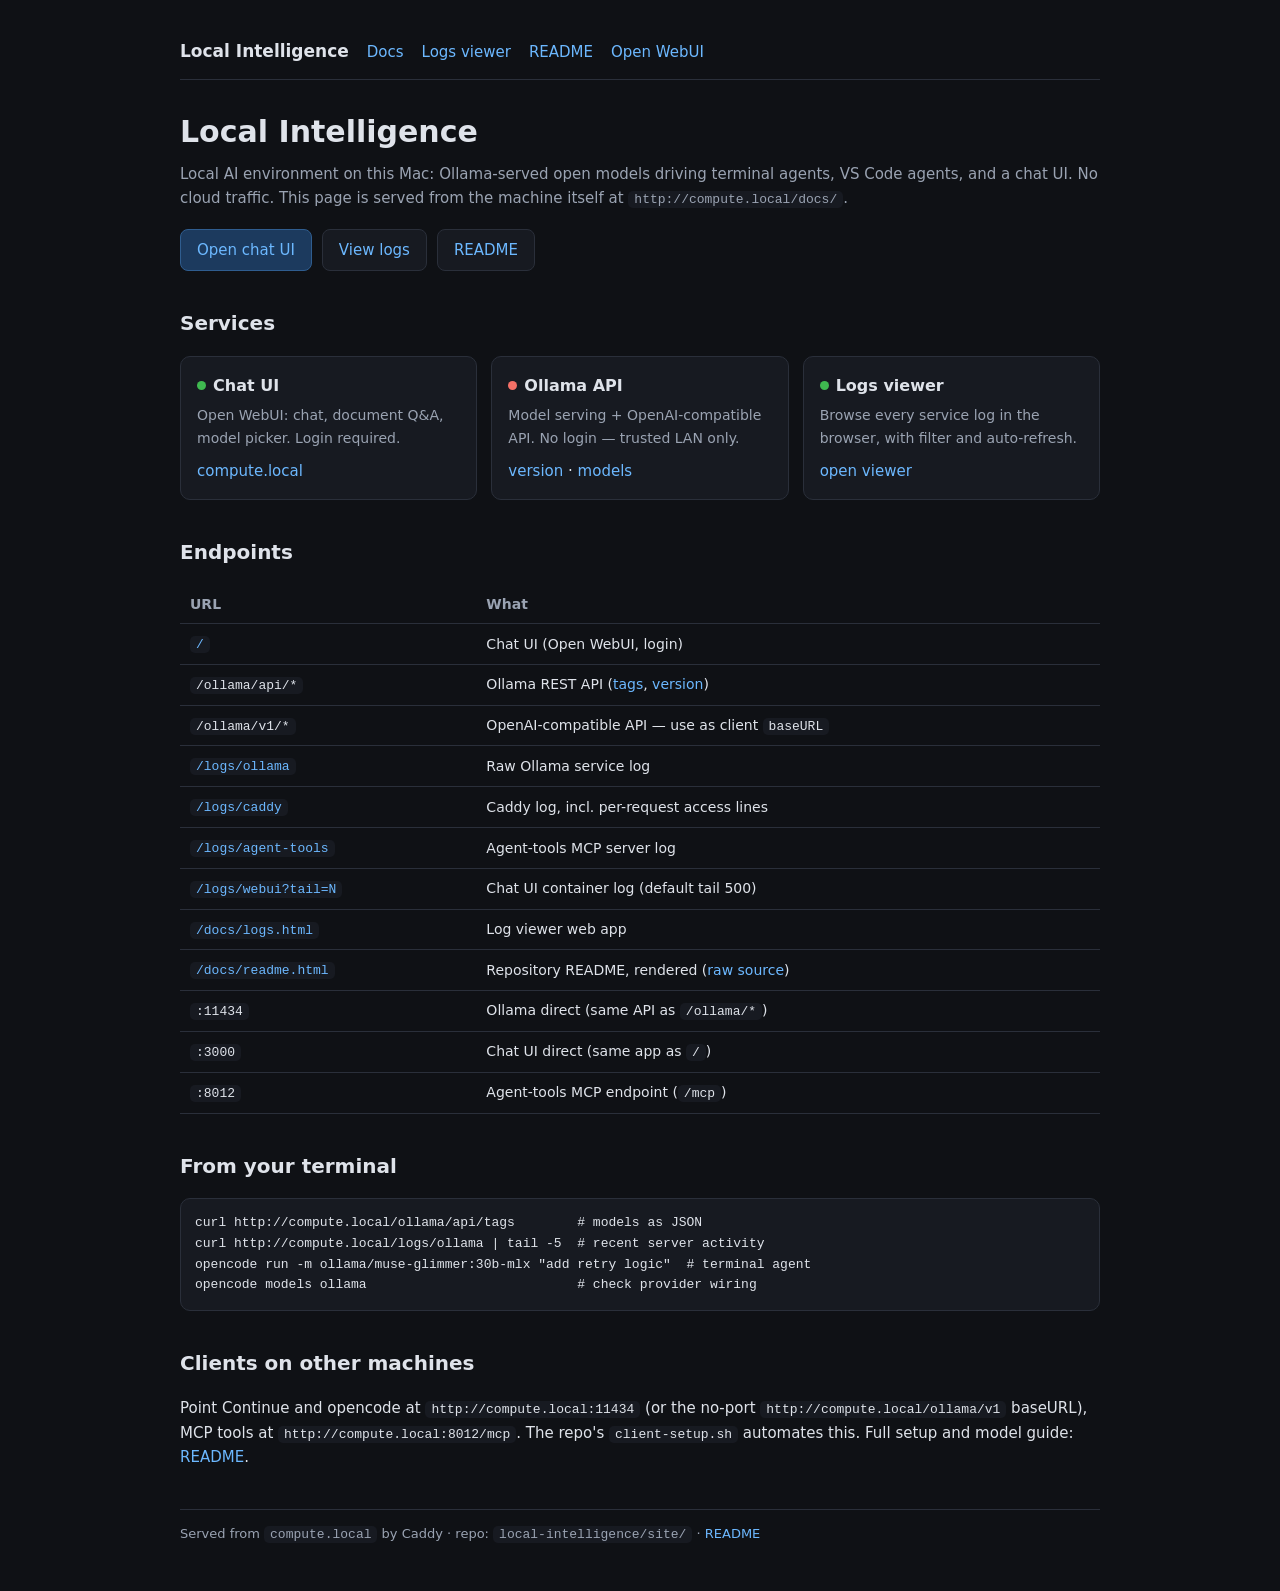
==== site/index.html @ ebccd29f "Reverse proxy to serve the the endpoints without the need for ports. Internal website serving docume" ====
<!DOCTYPE html>
<html lang="en">
<head>
<meta charset="utf-8">
<meta name="viewport" content="width=device-width, initial-scale=1">
<title>Local Intelligence</title>
<link rel="stylesheet" href="assets/style.css">
</head>
<body>
<div class="wrap">

<nav class="top">
  <span class="brand">Local Intelligence</span>
  <a href="index.html">Docs</a>
  <a href="logs.html">Logs viewer</a>
  <a href="readme.html">README</a>
  <a href="/">Open WebUI</a>
</nav>

<div class="hero">
  <h1>Local Intelligence</h1>
  <p>Local AI environment on this Mac: Ollama-served open models driving terminal
  agents, VS Code agents, and a chat UI. No cloud traffic. This page is served
  from the machine itself at <code>http://compute.local/docs/</code>.</p>
  <div class="btn-row">
    <a class="btn primary" href="/">Open chat UI</a>
    <a class="btn" href="logs.html">View logs</a>
    <a class="btn" href="readme.html">README</a>
  </div>
</div>

<h2>Services</h2>
<div class="grid">
  <div class="card" data-check="/">
    <h3><span class="dot"></span>Chat UI</h3>
    <p>Open WebUI: chat, document Q&amp;A, model picker. Login required.</p>
    <a href="/">compute.local</a>
  </div>
  <div class="card" data-check="/ollama/api/version">
    <h3><span class="dot"></span>Ollama API</h3>
    <p>Model serving + OpenAI-compatible API. No login — trusted LAN only.</p>
    <a href="/ollama/api/version">version</a> · <a href="/ollama/api/tags">models</a>
  </div>
  <div class="card" data-check="logs.html">
    <h3><span class="dot"></span>Logs viewer</h3>
    <p>Browse every service log in the browser, with filter and auto-refresh.</p>
    <a href="logs.html">open viewer</a>
  </div>
</div>

<h2>Endpoints</h2>
<table>
  <tr><th>URL</th><th>What</th></tr>
  <tr><td><a href="/"><code>/</code></a></td><td>Chat UI (Open WebUI, login)</td></tr>
  <tr><td><code>/ollama/api/*</code></td><td>Ollama REST API (<a href="/ollama/api/tags">tags</a>, <a href="/ollama/api/version">version</a>)</td></tr>
  <tr><td><code>/ollama/v1/*</code></td><td>OpenAI-compatible API — use as client <code>baseURL</code></td></tr>
  <tr><td><a href="/logs/ollama"><code>/logs/ollama</code></a></td><td>Raw Ollama service log</td></tr>
  <tr><td><a href="/logs/caddy"><code>/logs/caddy</code></a></td><td>Caddy log, incl. per-request access lines</td></tr>
  <tr><td><a href="/logs/agent-tools"><code>/logs/agent-tools</code></a></td><td>Agent-tools MCP server log</td></tr>
  <tr><td><a href="/logs/webui?tail=100"><code>/logs/webui?tail=N</code></a></td><td>Chat UI container log (default tail 500)</td></tr>
  <tr><td><a href="logs.html"><code>/docs/logs.html</code></a></td><td>Log viewer web app</td></tr>
  <tr><td><a href="readme.html"><code>/docs/readme.html</code></a></td><td>Repository README, rendered (<a href="README.md">raw source</a>)</td></tr>
  <tr><td><code>:11434</code></td><td>Ollama direct (same API as <code>/ollama/*</code>)</td></tr>
  <tr><td><code>:3000</code></td><td>Chat UI direct (same app as <code>/</code>)</td></tr>
  <tr><td><code>:8012</code></td><td>Agent-tools MCP endpoint (<code>/mcp</code>)</td></tr>
</table>

<h2>From your terminal</h2>
<pre>curl http://compute.local/ollama/api/tags        # models as JSON
curl http://compute.local/logs/ollama | tail -5  # recent server activity
opencode run -m ollama/muse-glimmer:30b-mlx "add retry logic"  # terminal agent
opencode models ollama                           # check provider wiring</pre>

<h2>Clients on other machines</h2>
<p>Point Continue and opencode at <code>http://compute.local:11434</code>
(or the no-port <code>http://compute.local/ollama/v1</code> baseURL), MCP tools at
<code>http://compute.local:8012/mcp</code>. The repo's
<code>client-setup.sh</code> automates this. Full setup and model guide:
<a href="readme.html">README</a>.</p>

<footer>
  Served from <code>compute.local</code> by Caddy · repo: <code>local-intelligence/site/</code> ·
  <a href="readme.html">README</a>
</footer>

</div>
<script>
async function check(el) {
  const url = el.getAttribute('data-check');
  const dot = el.querySelector('.dot');
  const ctrl = new AbortController();
  const t = setTimeout(() => ctrl.abort(), 6000);
  try {
    const r = await fetch(url, {signal: ctrl.signal, cache: 'no-store'});
    dot.classList.add(r.ok ? 'ok' : 'bad');
  } catch (e) {
    dot.classList.add('bad');
  } finally {
    clearTimeout(t);
  }
}
document.querySelectorAll('[data-check]').forEach(check);
</script>
</body>
</html>
---- site/assets/style.css ----
:root {
  --bg: #0f1115;
  --panel: #171a21;
  --border: #2a2f3a;
  --text: #dfe3ea;
  --muted: #9aa3b2;
  --accent: #6cb8ff;
  --green: #3fb950;
  --red: #f47067;
  --mono: ui-monospace, SFMono-Regular, Menlo, Consolas, monospace;
}
* { box-sizing: border-box; }
body {
  margin: 0;
  background: var(--bg);
  color: var(--text);
  font: 15px/1.6 -apple-system, system-ui, "Segoe UI", Helvetica, Arial, sans-serif;
}
.wrap { max-width: 960px; margin: 0 auto; padding: 24px 20px 60px; }
nav.top {
  display: flex; gap: 18px; align-items: baseline; flex-wrap: wrap;
  padding: 14px 0; border-bottom: 1px solid var(--border); margin-bottom: 28px;
}
nav.top .brand { font-weight: 700; font-size: 17px; }
a { color: var(--accent); text-decoration: none; }
a:hover { text-decoration: underline; }
.hero h1 { margin: 0 0 6px; font-size: 30px; }
.hero p { color: var(--muted); margin: 0 0 18px; }
.btn-row { display: flex; gap: 10px; flex-wrap: wrap; margin-bottom: 8px; }
.btn {
  display: inline-block; padding: 8px 16px;
  border: 1px solid var(--border); border-radius: 8px; background: var(--panel);
}
.btn.primary { background: #1c3a5e; border-color: #2f5d8f; }
h2 { margin-top: 36px; font-size: 20px; }
.grid { display: grid; grid-template-columns: repeat(auto-fit, minmax(240px, 1fr)); gap: 14px; }
.card { background: var(--panel); border: 1px solid var(--border); border-radius: 10px; padding: 16px; }
.card h3 { margin: 0 0 6px; font-size: 16px; }
.card p { margin: 0 0 10px; color: var(--muted); font-size: 14px; }
.dot {
  display: inline-block; width: 9px; height: 9px; border-radius: 50%;
  background: var(--muted); margin-right: 7px; vertical-align: 1px;
}
.dot.ok { background: var(--green); }
.dot.bad { background: var(--red); }
table { width: 100%; border-collapse: collapse; font-size: 14px; }
th, td { text-align: left; padding: 8px 10px; border-bottom: 1px solid var(--border); }
th { color: var(--muted); font-weight: 600; }
code, pre { font-family: var(--mono); font-size: 13px; }
code { background: var(--panel); padding: 1px 6px; border-radius: 5px; }
pre {
  background: var(--panel); border: 1px solid var(--border); border-radius: 10px;
  padding: 14px; overflow-x: auto;
}
footer {
  margin-top: 40px; color: var(--muted); font-size: 13px;
  border-top: 1px solid var(--border); padding-top: 14px;
}
/* logs viewer */
.tabs { display: flex; gap: 8px; flex-wrap: wrap; margin: 16px 0; }
.tab {
  padding: 7px 14px; border: 1px solid var(--border); border-radius: 8px;
  background: var(--panel); color: var(--text); cursor: pointer; font-size: 14px;
}
.tab.active { background: #1c3a5e; border-color: #2f5d8f; }
.controls { display: flex; gap: 10px; align-items: center; flex-wrap: wrap; margin-bottom: 12px; }
.controls input[type=text], .controls input[type=number] {
  background: var(--panel); border: 1px solid var(--border); color: var(--text);
  border-radius: 8px; padding: 7px 10px; font-size: 14px;
}
.controls input[type=text] { flex: 1; min-width: 160px; }
.controls input[type=number] { width: 90px; }
.controls button {
  padding: 7px 14px; border-radius: 8px; border: 1px solid var(--border);
  background: var(--panel); color: var(--text); cursor: pointer; font-size: 14px;
}
.controls label { color: var(--muted); font-size: 14px; display: flex; gap: 6px; align-items: center; }
.meta { color: var(--muted); font-size: 13px; margin: 4px 0 8px; }
pre#out { max-height: 65vh; overflow: auto; white-space: pre-wrap; word-break: break-word; margin: 0; }
/* readme article */
article h1 { font-size: 26px; margin: 0 0 12px; }
article li { margin: 5px 0; }
article table { margin: 12px 0; }
article pre { margin: 12px 0; }
.rawlink { margin-top: 10px; font-size: 13px; color: var(--muted); }
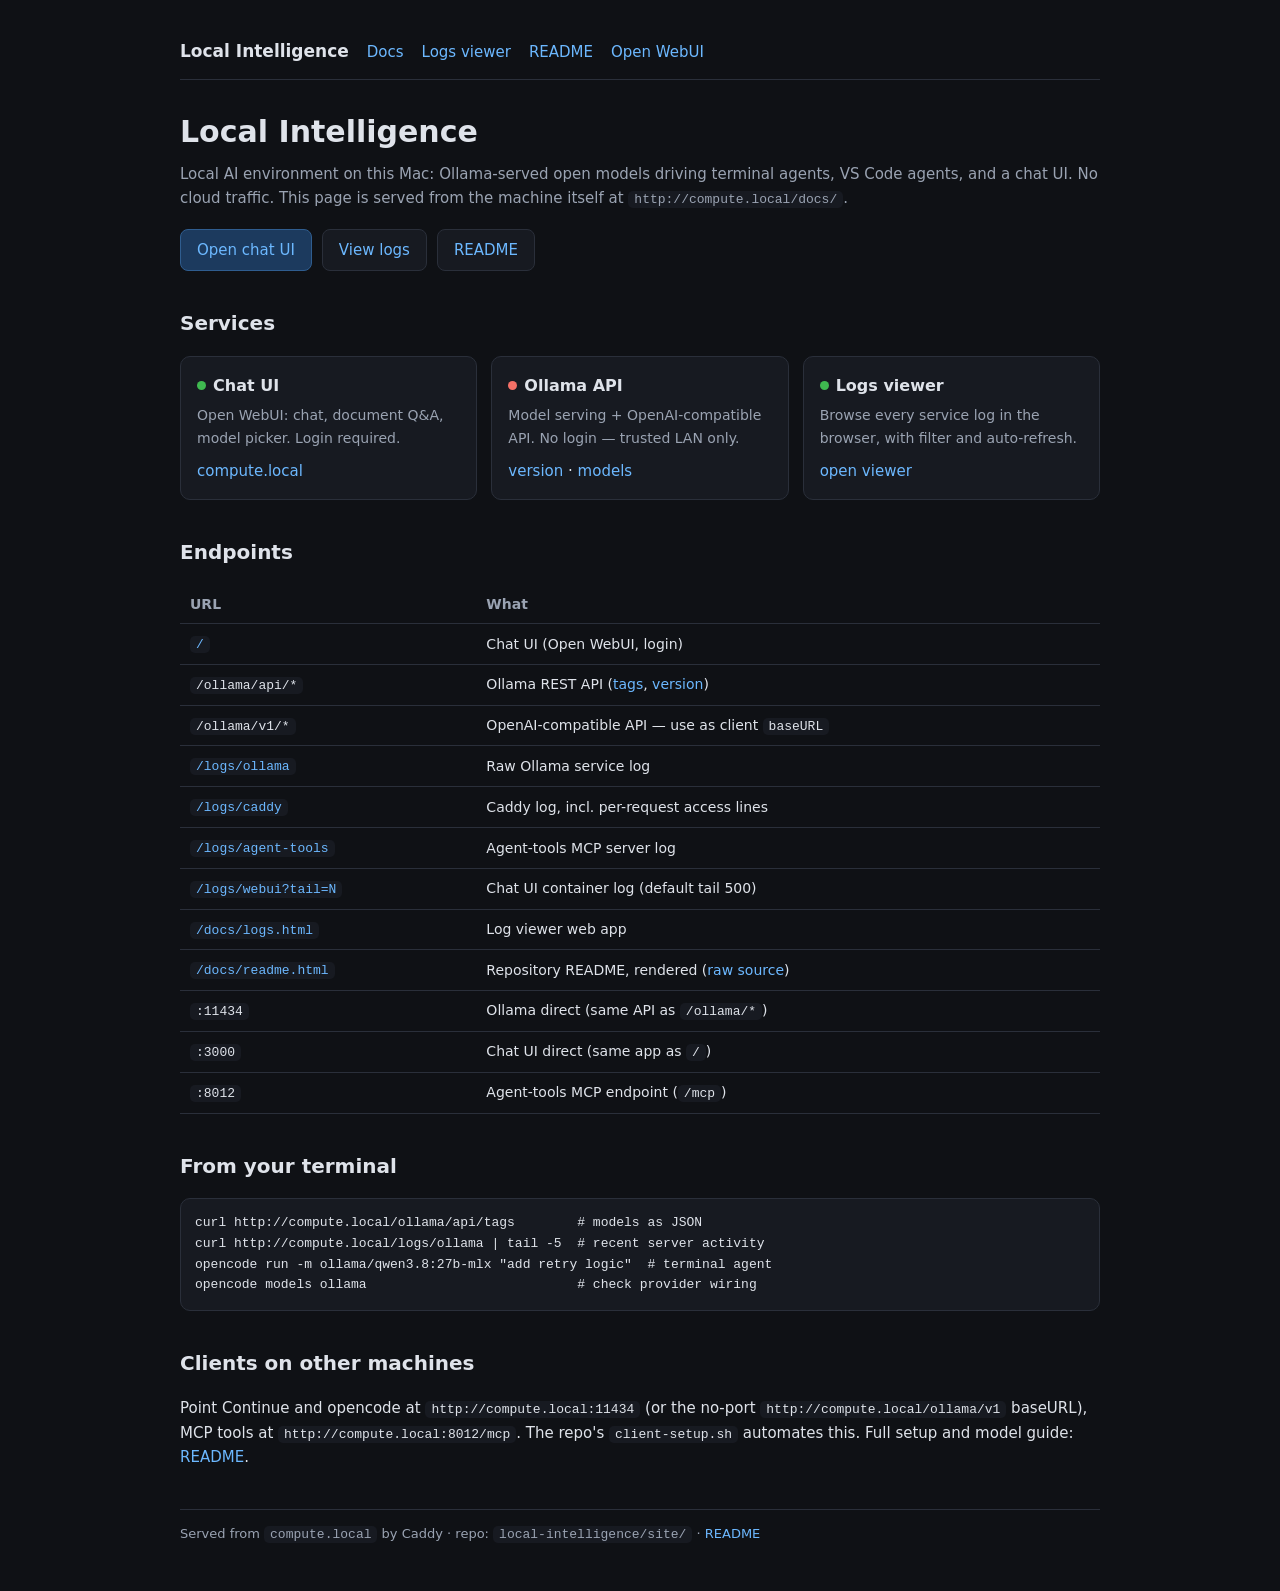
==== commit d0cd78bc: "new model" ====
--- a/site/index.html
+++ b/site/index.html
@@ -68,7 +68,7 @@
 <h2>From your terminal</h2>
 <pre>curl http://compute.local/ollama/api/tags        # models as JSON
 curl http://compute.local/logs/ollama | tail -5  # recent server activity
-opencode run -m ollama/muse-glimmer:30b-mlx "add retry logic"  # terminal agent
+opencode run -m ollama/qwen3.8:27b-mlx "add retry logic"  # terminal agent
 opencode models ollama                           # check provider wiring</pre>
 
 <h2>Clients on other machines</h2>
